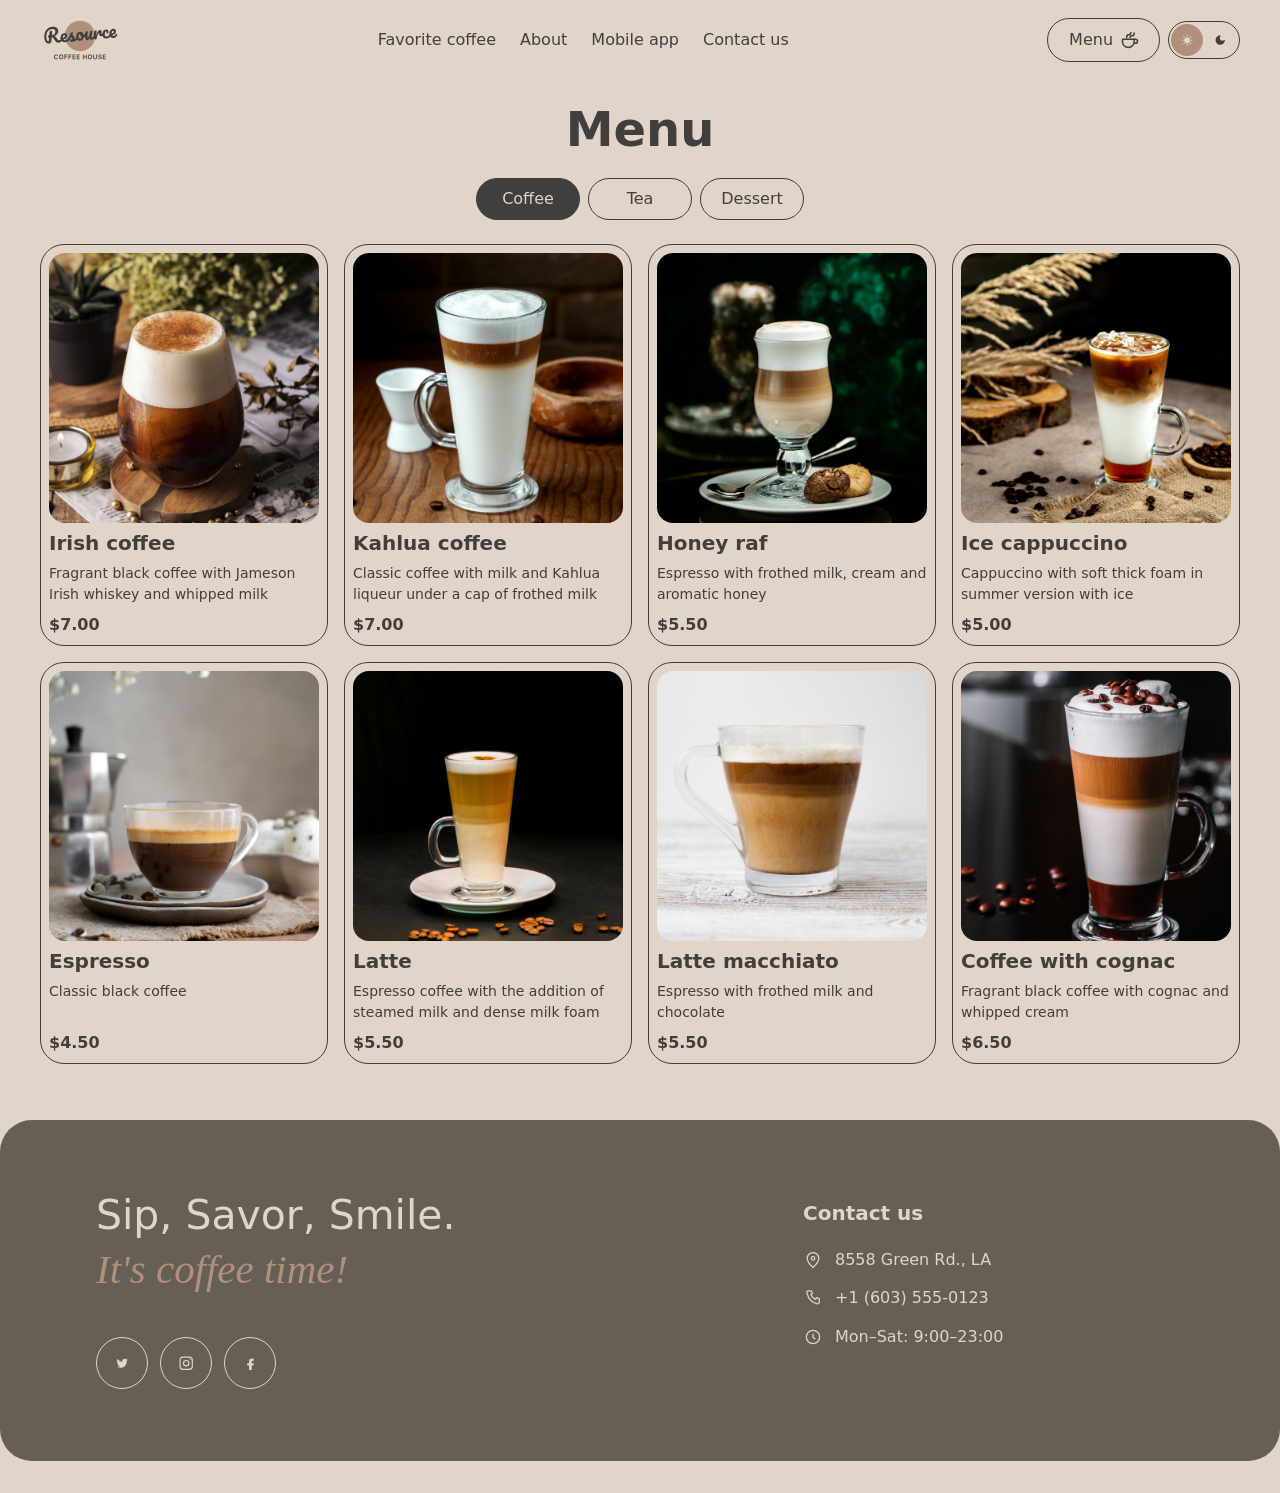
==== menu.html @ 86da1de8 "feat: add burger menu panel for widths up to 768px Co-authored-by: Cursor <cursoragent@cursor.com>" ====
<!DOCTYPE html>
<html lang="en">
  <head>
    <meta charset="UTF-8" />
    <meta name="viewport" content="width=device-width, initial-scale=1.0" />
    <title>Coffee House — Menu</title>
    <link rel="icon" href="assets/icons/logo.svg" type="image/svg+xml" />
    <link rel="stylesheet" href="css/base.css" />
    <link rel="stylesheet" href="css/layout.css" />
    <link rel="stylesheet" href="css/components.css" />
    <link rel="stylesheet" href="css/themes.css" />
  </head>
  <body>
    <header class="header">
      <div class="header__inner container">
        <a class="header__logo" href="index.html">
          <img
            class="header__logo-img"
            src="assets/icons/logo.svg"
            alt="Resource Coffee House"
            width="100"
            height="60"
          />
        </a>
        <nav class="header__nav" aria-label="Main">
          <ul class="header__list">
            <li class="header__item">
              <a class="header__link" href="index.html#favorite-coffee">Favorite coffee</a>
            </li>
            <li class="header__item">
              <a class="header__link" href="index.html#about">About</a>
            </li>
            <li class="header__item">
              <a class="header__link" href="index.html#extra">Mobile app</a>
            </li>
            <li class="header__item">
              <a class="header__link" href="index.html#contact">Contact us</a>
            </li>
          </ul>
        </nav>
        <div class="header__actions">
          <a class="header__menu" href="menu.html" aria-current="page">
            Menu
            <span class="header__menu-icon" aria-hidden="true"></span>
          </a>
          <button class="header__theme" type="button" aria-label="Theme">
            <span class="header__theme-opt header__theme-opt--light">
              <svg class="header__theme-glyph" viewBox="0 0 36 36" aria-hidden="true">
                <path
                  d="M17 10V8C17 7.45 17.45 7 18 7C18.55 7 19 7.45 19 8V10C19 10.55 18.55 11 18 11C17.45 11 17 10.55 17 10ZM24.36 13.05L25.77 11.63C26.16 11.24 26.16 10.61 25.77 10.22C25.38 9.83 24.75 9.83 24.36 10.22L22.95 11.64C22.56 12.03 22.56 12.66 22.95 13.05C23.34 13.44 23.97 13.44 24.36 13.05ZM28 17H26C25.45 17 25 17.45 25 18C25 18.55 25.45 19 26 19H28C28.55 19 29 18.55 29 18C29 17.45 28.55 17 28 17ZM18 25C17.45 25 17 25.45 17 26V28C17 28.55 17.45 29 18 29C18.55 29 19 28.55 19 28V26C19 25.45 18.55 25 18 25ZM11.64 13.05L10.22 11.64C9.83 11.25 9.83 10.61 10.22 10.23C10.61 9.85 11.25 9.84 11.63 10.23L13.04 11.64C13.43 12.03 13.43 12.67 13.04 13.05C12.65 13.43 12.02 13.44 11.64 13.05ZM22.95 22.95C22.56 23.34 22.56 23.98 22.95 24.36L24.36 25.77C24.75 26.16 25.39 26.16 25.77 25.77C26.16 25.38 26.16 24.74 25.77 24.36L24.36 22.95C23.98 22.56 23.34 22.56 22.95 22.95ZM8 19H10C10.55 19 11 18.55 11 18C11 17.45 10.55 17 10 17H8C7.45 17 7 17.45 7 18C7 18.55 7.45 19 8 19ZM11.64 25.78L13.05 24.37C13.44 23.98 13.44 23.34 13.05 22.96C12.66 22.58 12.02 22.57 11.64 22.96L10.23 24.37C9.84 24.76 9.84 25.4 10.23 25.78C10.61 26.17 11.25 26.17 11.64 25.78ZM18 12C14.69 12 12 14.69 12 18C12 21.31 14.69 24 18 24C21.31 24 24 21.31 24 18C24 14.69 21.31 12 18 12Z"
                />
              </svg>
            </span>
            <span class="header__theme-opt header__theme-opt--dark">
              <svg class="header__theme-glyph" viewBox="0 0 36 36" aria-hidden="true">
                <path
                  d="M18 9C13.03 9 9 13.03 9 18C9 22.97 13.03 27 18 27C22.97 27 27 22.97 27 18C27 17.54 26.96 17.08 26.9 16.64C25.92 18.01 24.32 18.9 22.5 18.9C19.52 18.9 17.1 16.48 17.1 13.5C17.1 11.69 17.99 10.08 19.36 9.1C18.92 9.04 18.46 9 18 9Z"
                />
              </svg>
            </span>
          </button>
          <button
            class="header__burger"
            type="button"
            aria-label="Open menu"
            aria-expanded="false"
            aria-controls="burger-panel"
          >
            <span class="header__burger-bar" aria-hidden="true"></span>
            <span class="header__burger-bar" aria-hidden="true"></span>
            <span class="header__burger-bar" aria-hidden="true"></span>
          </button>
        </div>
      </div>
    </header>
    <nav class="burger" id="burger-panel" aria-label="Mobile" hidden>
      <ul class="burger__list">
        <li class="burger__item">
          <a class="burger__link" href="index.html#favorite-coffee">Favorite coffee</a>
        </li>
        <li class="burger__item">
          <a class="burger__link" href="index.html#about">About</a>
        </li>
        <li class="burger__item">
          <a class="burger__link" href="index.html#extra">Mobile app</a>
        </li>
        <li class="burger__item">
          <a class="burger__link" href="index.html#contact">Contact us</a>
        </li>
        <li class="burger__item">
          <a class="burger__link burger__link--menu" href="menu.html" aria-current="page">
            Menu
            <span class="burger__menu-icon" aria-hidden="true"></span>
          </a>
        </li>
      </ul>
    </nav>
    <main class="main">
      <section class="catalog" id="catalog" aria-labelledby="catalog-title">
        <div class="catalog__inner container">
          <h1 class="catalog__title" id="catalog-title">Menu</h1>
          <div
            class="catalog__tabs"
            role="group"
            aria-label="Menu categories"
          >
            <button
              class="catalog__tab catalog__tab--active"
              type="button"
              data-category="coffee"
              aria-pressed="true"
            >
              Coffee
            </button>
            <button
              class="catalog__tab"
              type="button"
              data-category="tea"
              aria-pressed="false"
              aria-disabled="true"
            >
              Tea
            </button>
            <button
              class="catalog__tab"
              type="button"
              data-category="dessert"
              aria-pressed="false"
              aria-disabled="true"
            >
              Dessert
            </button>
          </div>
          <ul class="catalog__list"></ul>
          <button
            class="catalog__more"
            type="button"
            aria-label="Show more"
            aria-disabled="true"
          >
            Show more
          </button>
        </div>
      </section>
    </main>
    <footer class="footer" id="contact">
      <div class="footer__panel container">
        <div class="footer__brand">
          <p class="footer__slogan">
            <span class="footer__line">Sip, Savor, Smile.</span>
            <em class="footer__accent">It's coffee time!</em>
          </p>
          <ul class="footer__social">
            <li>
              <a
                class="footer__social-link"
                href="https://twitter.com"
                target="_blank"
                rel="noopener noreferrer"
                aria-label="Twitter"
              >
                <svg viewBox="0 0 24 24" aria-hidden="true">
                  <path
                    d="M19.5 7.2c-.6.3-1.2.4-1.9.5.7-.4 1.2-1 1.4-1.8-.6.4-1.3.7-2.1.8A3.2 3.2 0 0 0 12 9.3c0 .3 0 .5.1.7-2.7-.1-5-1.4-6.6-3.4-.3.5-.4 1-.4 1.6 0 1.1.6 2.1 1.5 2.7-.5 0-1-.2-1.5-.4 0 1.6 1.1 2.9 2.6 3.2-.3.1-.6.1-.9.1-.2 0-.4 0-.6-.1.4 1.3 1.6 2.2 3.1 2.3A6.5 6.5 0 0 1 5 16.6 9.1 9.1 0 0 0 10 18c5 0 7.7-4.1 7.7-7.7v-.4c.5-.4 1-.9 1.3-1.5-.5.2-1 .4-1.5.4z"
                  />
                </svg>
              </a>
            </li>
            <li>
              <a
                class="footer__social-link"
                href="https://instagram.com"
                target="_blank"
                rel="noopener noreferrer"
                aria-label="Instagram"
              >
                <svg viewBox="0 0 24 24" aria-hidden="true">
                  <rect x="4" y="4" width="16" height="16" rx="4" />
                  <circle cx="12" cy="12" r="3.5" />
                  <circle cx="17.2" cy="6.8" r="0.8" fill="currentColor" stroke="none" />
                </svg>
              </a>
            </li>
            <li>
              <a
                class="footer__social-link"
                href="https://facebook.com"
                target="_blank"
                rel="noopener noreferrer"
                aria-label="Facebook"
              >
                <svg viewBox="0 0 24 24" aria-hidden="true">
                  <path
                    d="M14 9h2.5V6H14c-2.2 0-3.5 1.4-3.5 3.6V12H8v3h2.5v6H14v-6h2.2l.5-3H14V9.6c0-.4.2-.6.6-.6z"
                  />
                </svg>
              </a>
            </li>
          </ul>
        </div>
        <div class="footer__contact">
          <p class="footer__title">Contact us</p>
          <address class="footer__contacts">
            <a
              class="footer__row"
              href="https://www.google.com/maps/search/?api=1&query=8558+Green+Rd.%2C+LA"
              target="_blank"
              rel="noopener noreferrer"
            >
              <svg class="footer__icon" viewBox="0 0 24 24" aria-hidden="true">
                <path d="M12 21s7-6.2 7-11a7 7 0 1 0-14 0c0 4.8 7 11 7 11z" />
                <circle cx="12" cy="10" r="2.2" />
              </svg>
              <span>8558 Green Rd., LA</span>
            </a>
            <a class="footer__row" href="tel:+16035550123">
              <svg class="footer__icon" viewBox="0 0 24 24" aria-hidden="true">
                <path
                  d="M7 3.5h3.2l1.2 3.2-2 1.2a12 12 0 0 0 5.7 5.7l1.2-2 3.2 1.2V17a2 2 0 0 1-2.2 2A16.5 16.5 0 0 1 5 6.7 2 2 0 0 1 7 3.5z"
                />
              </svg>
              <span>+1 (603) 555-0123</span>
            </a>
            <span class="footer__row">
              <svg class="footer__icon" viewBox="0 0 24 24" aria-hidden="true">
                <circle cx="12" cy="12" r="8" />
                <path d="M12 8v4.5l3 2" />
              </svg>
              <span>Mon–Sat: 9:00–23:00</span>
            </span>
          </address>
        </div>
      </div>
    </footer>
    <script src="js/theme.js" defer></script>
    <script src="js/burger.js" defer></script>
    <script src="js/catalog.js" defer></script>
  </body>
</html>
---- css/base.css ----
/* Structural tokens and base elements. Brand values: docs/specs/architecture.md */
:root {
  --space-xs: 0.25rem;
  --space-sm: 0.5rem;
  --space-md: 1rem;
  --space-lg: 1.5rem;
  --space-xl: 2rem;

  --font-family-base: system-ui, sans-serif;
  --font-family-accent: "Iowan Old Style", Palatino, "Palatino Linotype", Georgia, serif;
  --font-size-base: 1rem;
  --font-size-sm: 0.875rem;
  --font-size-lg: 1.25rem;
  --font-size-h1: 2rem;
  --line-height-body: 1.5;
  --line-height-heading: 1.2;
  --font-weight-regular: 400;
  --font-weight-bold: 700;

  --container-max-width: 1440px;
  --container-padding-inline: 2.5rem;
}

@media (max-width: 768px) {
  :root {
    --container-padding-inline: 2.5rem;
  }
}

@media (max-width: 380px) {
  :root {
    --container-padding-inline: 1rem;
  }
}

*,
*::before,
*::after {
  box-sizing: border-box;
}

html {
  scroll-behavior: smooth;
  overflow-x: clip;
}

body {
  margin: 0;
  overflow-x: clip;
  font-family: var(--font-family-base);
  font-size: var(--font-size-base);
  font-weight: var(--font-weight-regular);
  line-height: var(--line-height-body);
  color: var(--color-text);
  background-color: var(--color-bg);
}

h1,
h2,
h3,
h4 {
  margin: 0;
  font-weight: var(--font-weight-bold);
  line-height: var(--line-height-heading);
}

h1 {
  font-size: var(--font-size-h1);
}

p {
  margin: 0;
}

a {
  color: var(--color-link);
}

img {
  display: block;
  max-width: 100%;
  height: auto;
}

button,
input,
textarea,
select {
  font: inherit;
  color: inherit;
}

ul,
ol {
  margin: 0;
  padding: 0;
}
---- css/layout.css ----
/* Centered content column. Full-bleed backgrounds stay off .container. */
.container {
  width: 100%;
  max-width: var(--container-max-width);
  margin-inline: auto;
  padding-inline: var(--container-padding-inline);
}

/* Above 1440px the column stays centered; section backgrounds may full-bleed. */
.main {
  width: 100%;
  min-width: 0;
}
---- css/components.css ----
/* header, footer, hero, slider, about, extra, catalog cards. modal — позже. */
.header {
  position: sticky;
  top: 0;
  z-index: 20;
  background-color: var(--color-bg);
  color: var(--color-text);
}

.header__inner {
  display: flex;
  flex-wrap: wrap;
  align-items: center;
  gap: var(--space-md);
  padding-block: var(--space-md);
}

.header__logo {
  flex-shrink: 0;
  line-height: 0;
  text-decoration: none;
}

.header__logo-img {
  height: 3rem;
  width: auto;
}

@media (hover: hover) {
  .header__logo:hover {
    opacity: 0.85;
  }
}

.header__nav {
  flex: 1 1 auto;
}

.header__list {
  display: flex;
  flex-wrap: wrap;
  gap: var(--space-md) var(--space-lg);
  list-style: none;
}

.header__list {
  justify-content: center;
}

.header__link {
  color: var(--color-text);
  text-decoration: none;
  transition: color 0.2s ease;
}

@media (hover: hover) {
  .header__link:hover {
    color: var(--color-link);
  }
}

.header__link:focus-visible,
.header__logo:focus-visible,
.header__theme:focus-visible,
.header__burger:focus-visible {
  outline: 2px solid var(--color-link);
  outline-offset: 2px;
}

.header__actions {
  display: flex;
  flex-shrink: 0;
  align-items: center;
  gap: var(--space-sm);
  margin-left: auto;
}

.header__menu {
  display: inline-flex;
  align-items: center;
  gap: 0.45rem;
  padding: 0.55rem 1.15rem 0.55rem 1.35rem;
  border: 1px solid var(--color-text);
  border-radius: 999px;
  color: var(--color-text);
  text-decoration: none;
  transition: opacity 0.2s ease;
}

.header__menu-icon {
  width: 1.25rem;
  height: 1.25rem;
  background-color: currentColor;
  -webkit-mask: url("../assets/icons/coffee-cup.svg") center / contain no-repeat;
  mask: url("../assets/icons/coffee-cup.svg") center / contain no-repeat;
}

@media (hover: hover) {
  .header__menu:hover {
    opacity: 0.7;
  }
}

.header__theme {
  display: inline-flex;
  align-items: center;
  gap: 0.1rem;
  padding: 0.15rem;
  border: 1px solid var(--color-text);
  border-radius: 999px;
  background: transparent;
  cursor: pointer;
}

.header__theme-opt {
  display: grid;
  place-items: center;
  width: 2rem;
  height: 2rem;
  border-radius: 50%;
  color: var(--color-text);
}

.header__theme-opt--light {
  background-color: var(--color-accent);
  color: var(--color-on-accent);
}

[data-theme='dark'] .header__theme-opt--light {
  background-color: transparent;
  color: var(--color-text);
}

[data-theme='dark'] .header__theme-opt--dark {
  background-color: var(--color-accent);
  color: var(--color-on-accent);
}

.header__theme-glyph {
  width: 1.15rem;
  height: 1.15rem;
  fill: currentColor;
}

.header__burger {
  display: none;
  flex-direction: column;
  justify-content: center;
  align-items: center;
  gap: 0.28rem;
  width: 2.75rem;
  height: 2.75rem;
  padding: 0;
  border: 1px solid var(--color-text);
  border-radius: 50%;
  background: transparent;
  cursor: pointer;
  transition: opacity 0.2s ease;
}

@media (hover: hover) {
  .header__burger:hover {
    opacity: 0.7;
  }
}

.header__burger-bar {
  display: block;
  width: 0.9rem;
  height: 1.5px;
  background-color: var(--color-text);
  transition: transform 0.3s ease;
}

.header__burger-bar:nth-child(3) {
  display: none;
}

.header__burger[aria-expanded='true'] {
  gap: 0;
}

.header__burger[aria-expanded='true'] .header__burger-bar:nth-child(1) {
  transform: translateY(0.19rem) rotate(45deg);
}

.header__burger[aria-expanded='true'] .header__burger-bar:nth-child(2) {
  transform: translateY(-0.19rem) rotate(-45deg);
}

.burger {
  display: none;
}

body.is-burger-open {
  overflow: hidden;
}

@media (max-width: 768px) {
  .burger {
    display: flex;
    position: fixed;
    left: 0;
    right: 0;
    z-index: 15;
    align-items: center;
    justify-content: center;
    margin: 0;
    padding: var(--space-xl) var(--container-padding-inline);
    background-color: var(--color-bg);
    visibility: hidden;
    opacity: 0;
    pointer-events: none;
    transform: translateY(-0.75rem);
    transition:
      opacity 0.35s ease,
      transform 0.35s ease,
      visibility 0.35s;
  }

  .burger[hidden] {
    display: flex;
  }

  .burger.burger--open {
    visibility: visible;
    opacity: 1;
    pointer-events: auto;
    transform: none;
  }

  .burger__list {
    display: flex;
    flex-direction: column;
    align-items: center;
    gap: 2.5rem;
    list-style: none;
    text-align: center;
  }

  .burger__link {
    display: inline-flex;
    align-items: center;
    gap: 0.5rem;
    color: var(--color-text);
    font-size: 1.5rem;
    font-weight: var(--font-weight-bold);
    line-height: 1.5;
    text-decoration: none;
    transition: opacity 0.2s ease;
  }

  @media (hover: hover) {
    .burger__link:hover {
      opacity: 0.7;
    }
  }

  .burger__link:focus-visible {
    outline: 2px solid var(--color-link);
    outline-offset: 2px;
  }

  .burger__menu-icon {
    width: 1.25rem;
    height: 1.25rem;
    background-color: currentColor;
    -webkit-mask: url("../assets/icons/coffee-cup.svg") center / contain no-repeat;
    mask: url("../assets/icons/coffee-cup.svg") center / contain no-repeat;
  }
}

.footer {
  padding: var(--space-xl) 0 var(--space-xl);
  background-color: var(--color-bg);
  color: var(--color-on-footer);
}

.footer__panel {
  display: grid;
  grid-template-columns: minmax(0, 1.35fr) minmax(16rem, 0.8fr);
  align-items: start;
  gap: 3rem 4rem;
  padding: 4.5rem 6rem;
  border-radius: 2rem;
  background-color: var(--color-footer);
}

.footer__slogan {
  margin: 0;
  font-size: clamp(2rem, 3.2vw, 3rem);
  font-weight: 500;
  line-height: 1.15;
  color: var(--color-on-footer);
}

.footer__line {
  display: block;
}

.footer__slogan .footer__accent {
  display: block;
  margin-top: 0.15em;
  color: #b0907a;
  font-size: 1em;
}

.footer__accent,
.slider__accent,
.about__accent,
.extra__accent,
.hero__accent {
  font-family: var(--font-family-accent);
  font-style: italic;
  font-weight: 500;
}

.footer__social {
  display: flex;
  gap: 0.75rem;
  margin-top: 2.75rem;
  list-style: none;
}

.footer__social-link {
  display: inline-flex;
  align-items: center;
  justify-content: center;
  width: 3.25rem;
  height: 3.25rem;
  border: 1px solid currentColor;
  border-radius: 50%;
  color: var(--color-on-footer);
  transition: opacity 0.2s ease;
}

.footer__social-link svg {
  width: 1.15rem;
  height: 1.15rem;
  fill: none;
  stroke: currentColor;
  stroke-width: 1.5;
  stroke-linejoin: round;
}

.footer__social-link svg path {
  fill: currentColor;
  stroke: none;
}

.footer__row {
  color: var(--color-on-footer);
  text-decoration: none;
}

.footer__contact {
  padding-top: 0.35rem;
}

.footer__contacts {
  display: flex;
  flex-direction: column;
  align-items: flex-start;
  gap: 0.9rem;
  font-style: normal;
  font-size: 1rem;
}

.footer__title {
  margin: 0 0 1.25rem;
  font-size: 1.25rem;
  font-weight: 600;
}

.footer__row {
  display: flex;
  align-items: center;
  gap: 0.75rem;
}

.footer__icon {
  flex-shrink: 0;
  width: 1.25rem;
  height: 1.25rem;
  fill: none;
  stroke: currentColor;
  stroke-width: 1.5;
  stroke-linejoin: round;
}

@media (hover: hover) {
  .footer__social-link:hover,
  .footer__row:hover {
    opacity: 0.75;
  }
}

@media (max-width: 768px) {
  .header__nav,
  .header__menu {
    display: none;
  }

  .header__burger {
    display: inline-flex;
  }

  .footer__panel {
    grid-template-columns: 1fr;
    gap: 2.5rem;
    padding: 2.5rem 1.75rem;
  }

  .footer__contact {
    padding-top: 0;
  }
}

@media (max-width: 380px) {
  .footer__slogan {
    font-size: 1.75rem;
  }
}

.hero {
  padding-block: var(--space-lg);
}

.hero__banner {
  position: relative;
  display: flex;
  flex-direction: column;
  align-items: flex-start;
  justify-content: center;
  gap: var(--space-lg);
  min-height: 20rem;
  padding: var(--space-xl);
  overflow: hidden;
  border-radius: var(--space-xl);
  background-color: var(--color-text);
  /* Fixed white: readable on the dark latte photo in light and dark page themes */
  color: #fff;
}

.hero__photo {
  position: absolute;
  inset: 0;
  width: 100%;
  height: 100%;
  object-fit: cover;
  object-position: 70% center;
}

.hero__title,
.hero__text,
.hero__cta {
  position: relative;
  z-index: 1;
}

.hero__title {
  max-width: 33rem;
  font-size: clamp(2rem, 5vw, 4.5rem);
  font-weight: 600;
  line-height: 1.05;
}

.hero__accent {
  font-style: italic;
  font-weight: 600;
}

.hero__text {
  max-width: 33rem;
}

.hero__cta {
  display: inline-flex;
  align-items: center;
  justify-content: center;
  min-width: 8rem;
  padding: var(--space-md) var(--space-xl);
  border: 1px solid transparent;
  border-radius: 999px;
  background-color: var(--color-bg);
  color: var(--color-text);
  font-weight: var(--font-weight-bold);
  text-decoration: none;
  transition: opacity 0.2s ease;
}

@media (hover: hover) {
  .hero__cta:hover {
    opacity: 0.85;
  }
}

.hero__cta:focus-visible {
  outline: 2px solid var(--color-link);
  outline-offset: 2px;
}

@media (min-width: 769px) {
  .hero__banner {
    justify-content: center;
    min-height: 40rem;
    padding: 6.25rem 6.25rem;
  }
}

@media (max-width: 768px) {
  .hero {
    padding-block: var(--space-md);
  }

  .hero__banner {
    min-height: 33.75rem;
    padding: 6.25rem 2.5rem;
    border-radius: var(--space-xl);
  }
}

@media (max-width: 380px) {
  .hero__banner {
    min-height: 33.75rem;
    padding: 3.75rem 1rem;
  }
}

.slider {
  padding-block: var(--space-xl);
}

.slider__title {
  margin-bottom: var(--space-xl);
  font-size: clamp(1.75rem, 4vw, 2.75rem);
  font-weight: 600;
  line-height: 1.15;
  text-align: center;
}

.slider__layout {
  display: grid;
  grid-template-columns: auto minmax(0, 1fr) auto;
  align-items: center;
  column-gap: var(--space-md);
}

.slider__stage {
  text-align: center;
}

.slider__list {
  display: flex;
  justify-content: center;
  list-style: none;
}

.slider__item:nth-child(n + 2) {
  display: none;
}

.slider__photo {
  width: min(18rem, 100%);
  height: auto;
  margin-inline: auto;
}

.slider__caption {
  max-width: 22rem;
  margin: 1.5rem auto 0;
}

.slider__name,
.slider__price {
  font-weight: 600;
}

.slider__text {
  margin-top: 0.5rem;
  font-size: var(--font-size-sm);
}

.slider__price {
  margin-top: 0.75rem;
}

.slider__control {
  display: inline-flex;
  flex-shrink: 0;
  align-items: center;
  justify-content: center;
  width: 2.5rem;
  height: 2.5rem;
  padding: 0;
  border: 1px solid var(--color-text);
  border-radius: 50%;
  background: transparent;
  cursor: pointer;
  transition: opacity 0.2s ease;
}

@media (hover: hover) {
  .slider__control:hover {
    opacity: 0.7;
  }
}

.slider__control:focus-visible {
  outline: 2px solid var(--color-link);
  outline-offset: 2px;
}

.slider__chevron {
  display: block;
  width: 0.55rem;
  height: 0.55rem;
  border-right: 2px solid currentColor;
  border-bottom: 2px solid currentColor;
}

.slider__chevron--prev {
  margin-left: 0.2rem;
  transform: rotate(135deg);
}

.slider__chevron--next {
  margin-right: 0.2rem;
  transform: rotate(-45deg);
}

.about,
.extra {
  padding-block: var(--space-xl);
}

.about__title {
  max-width: 52rem;
  margin: 0 auto var(--space-xl);
  font-size: clamp(1.75rem, 3vw, 2.6rem);
  font-weight: 500;
  line-height: 1.25;
  text-align: center;
}

.about__gallery {
  display: grid;
  grid-template-columns: repeat(2, minmax(0, 1fr));
  gap: 2.5rem;
  list-style: none;
}

.about__col {
  display: flex;
  flex-direction: column;
  gap: 2.5rem;
  min-width: 0;
}

.about__photo {
  width: 100%;
  object-fit: cover;
  border-radius: 1.25rem;
}

.about__photo--tall {
  aspect-ratio: 660 / 590;
}

.about__photo--short {
  aspect-ratio: 660 / 430;
}

.extra__inner {
  display: grid;
  grid-template-columns: minmax(0, 1fr) minmax(0, 1fr);
  align-items: center;
  gap: var(--space-xl);
}

.extra__title {
  margin: 0;
  font-size: clamp(2rem, 4vw, 3.25rem);
  font-weight: 600;
  line-height: 1.1;
}

.extra__text {
  max-width: 28rem;
  margin-top: var(--space-md);
}

.extra__stores {
  display: flex;
  flex-wrap: wrap;
  gap: 0.75rem;
  margin-top: 1.5rem;
}

.extra__store {
  display: inline-flex;
  align-items: center;
  padding: 0.6rem 1.1rem;
  border-radius: 999px;
  background-color: #111;
  color: #fff;
  text-decoration: none;
  transition: opacity 0.2s ease;
}

@media (hover: hover) {
  .extra__store:hover {
    opacity: 0.85;
  }
}

.extra__photo {
  width: min(100%, 36rem);
  height: auto;
  margin-inline: auto;
}

@media (max-width: 768px) {
  .about__gallery,
  .extra__inner {
    grid-template-columns: 1fr;
  }

  .about__col {
    display: contents;
  }

  .about__photo--man,
  .about__photo--lights {
    display: none;
  }

  .about__photo--tall,
  .about__photo--short {
    aspect-ratio: 4 / 3;
  }
}

@media (max-width: 380px) {
  .about__photo--woman {
    display: none;
  }
}

.catalog {
  padding-block: var(--space-lg);
}

.catalog__title {
  margin-bottom: var(--space-lg);
  font-size: clamp(1.75rem, 4vw, 3rem);
  font-weight: 600;
  line-height: 1.05;
  text-align: center;
}

.catalog__tabs {
  display: flex;
  flex-wrap: wrap;
  justify-content: center;
  gap: var(--space-sm);
  margin-bottom: var(--space-lg);
}

.catalog__tab {
  display: inline-flex;
  align-items: center;
  justify-content: center;
  min-width: 6.5rem;
  padding: var(--space-sm) var(--space-md);
  border: 1px solid var(--color-text);
  border-radius: 999px;
  background: transparent;
  cursor: pointer;
  transition: opacity 0.2s ease, background-color 0.2s ease, color 0.2s ease;
}

@media (hover: hover) {
  .catalog__tab:hover {
    opacity: 0.7;
  }
}

.catalog__tab:focus-visible,
.catalog__more:focus-visible {
  outline: 2px solid var(--color-link);
  outline-offset: 2px;
}

.catalog__tab--active {
  background-color: var(--color-text);
  color: var(--color-bg);
  opacity: 1;
}

.catalog__list {
  display: grid;
  grid-template-columns: repeat(4, minmax(0, 1fr));
  gap: var(--space-md);
  list-style: none;
}

.card {
  display: flex;
  flex-direction: column;
  gap: var(--space-sm);
  height: 100%;
  padding: var(--space-sm);
  border: 1px solid var(--color-text);
  border-radius: var(--space-lg);
  transition: opacity 0.2s ease;
}

@media (hover: hover) {
  .card:hover {
    opacity: 0.85;
  }
}

.card__photo {
  width: 100%;
  height: auto;
  aspect-ratio: 1;
  object-fit: cover;
  border-radius: var(--space-md);
}

.card__title {
  font-size: var(--font-size-lg);
  font-weight: 600;
}

.card__text {
  flex: 1 1 auto;
  font-size: var(--font-size-sm);
}

.card__price {
  font-weight: var(--font-weight-bold);
}

.catalog__more {
  display: none;
  align-items: center;
  justify-content: center;
  min-width: 8rem;
  margin: var(--space-lg) auto 0;
  padding: var(--space-md) var(--space-xl);
  border: 1px solid var(--color-text);
  border-radius: 999px;
  background: transparent;
  cursor: pointer;
  transition: opacity 0.2s ease;
}

@media (hover: hover) {
  .catalog__more:hover {
    opacity: 0.7;
  }
}

@media (max-width: 768px) {
  .catalog__list {
    grid-template-columns: repeat(2, minmax(0, 1fr));
  }

  /* Coffee House: four products drop at ≤768; Show more UI only (Part 2 wires click). */
  .catalog__item:nth-child(n + 5) {
    display: none;
  }

  .catalog__more {
    display: flex;
  }
}
---- css/themes.css ----
/* Sampled from docs/qa/screenshots/[D] Home.png. Dark set has no frame yet. */
:root,
[data-theme='light'] {
  color-scheme: light;
  --color-bg: #e1d4c9;
  --color-text: #403f3d;
  --color-link: #403f3d;
  --color-footer: #665f55;
  --color-on-footer: #e1d4c9;
  --color-accent: #b0907a;
  --color-on-accent: #e1d4c9;
}

[data-theme='dark'] {
  color-scheme: dark;
  --color-bg: #2a2420;
  --color-text: #e1d4c9;
  --color-link: #e1d4c9;
  --color-footer: #1c1816;
  --color-on-footer: #e1d4c9;
  --color-accent: #b0907a;
  --color-on-accent: #e1d4c9;
}
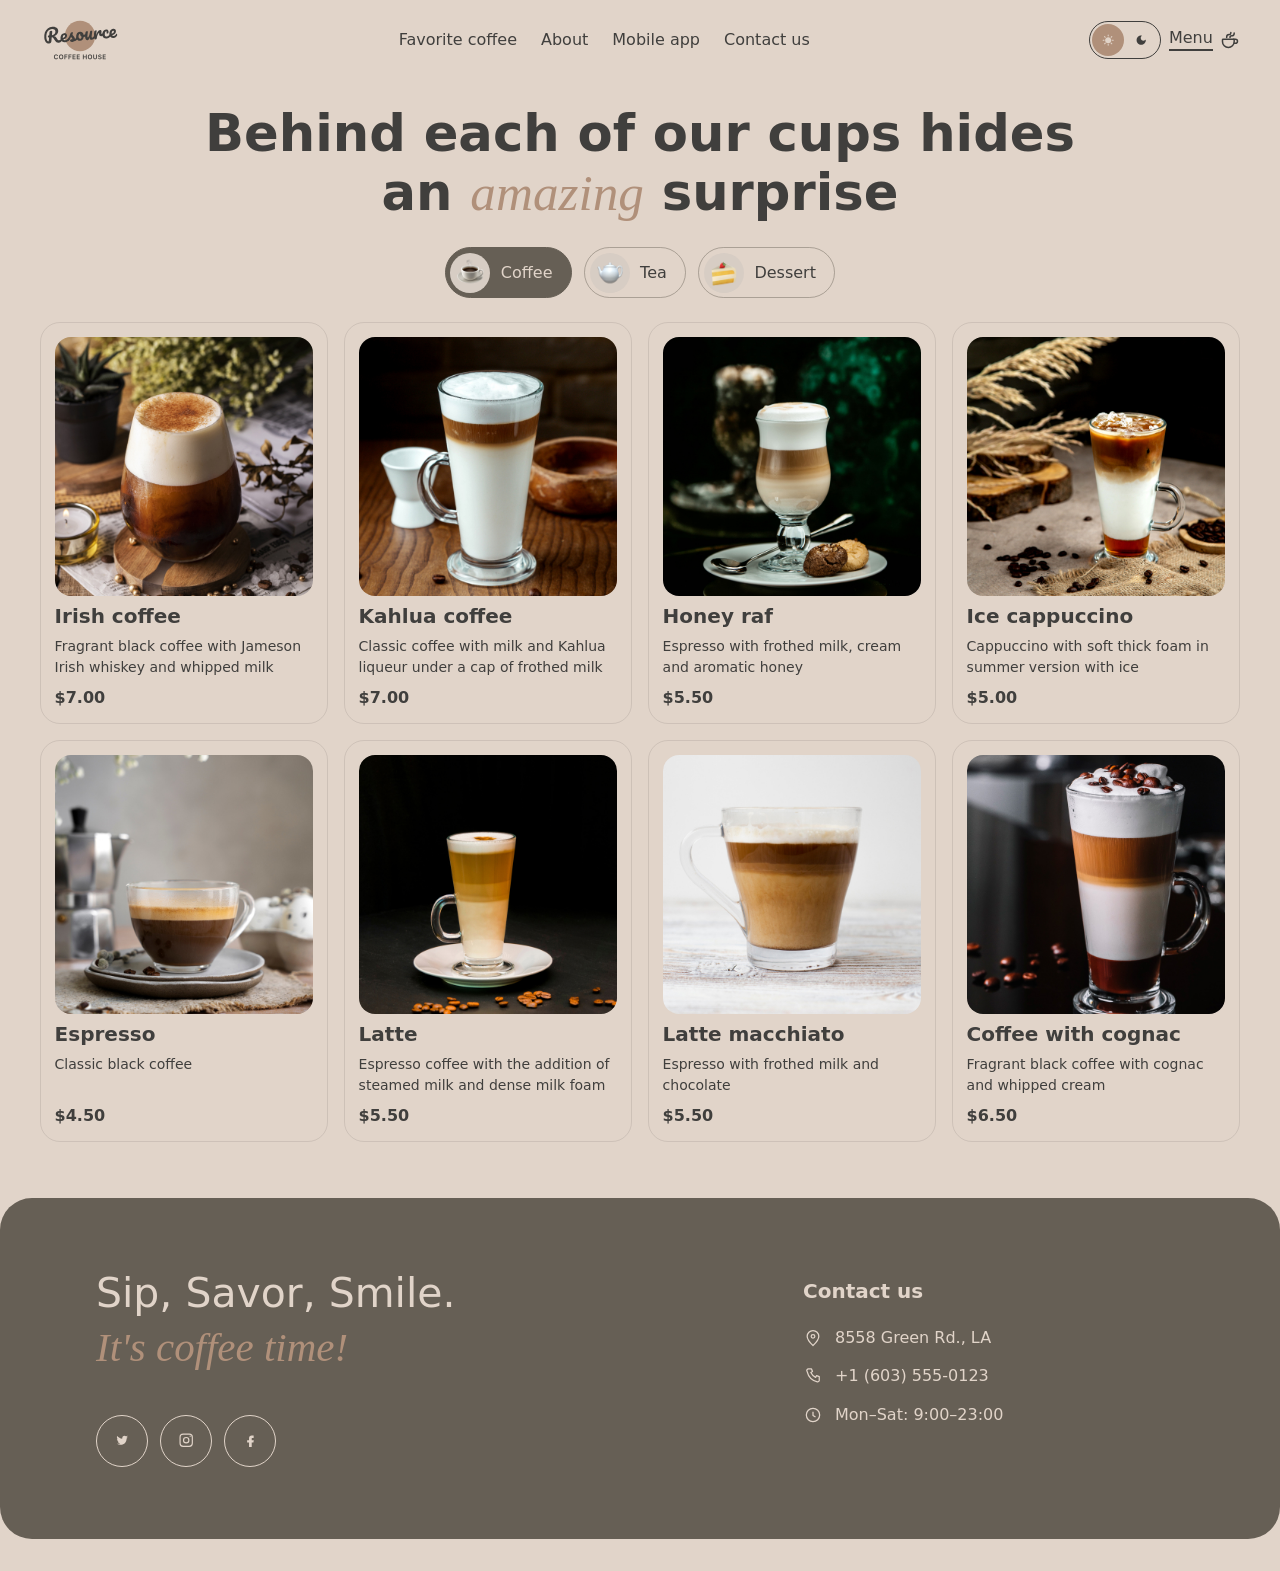
==== commit 953bf1ed: "fix: align the open burger and catalog header with the frames The close icon is a centered cross the" ====
--- a/menu.html
+++ b/menu.html
@@ -39,10 +39,6 @@
           </ul>
         </nav>
         <div class="header__actions">
-          <a class="header__menu" href="menu.html" aria-current="page">
-            Menu
-            <span class="header__menu-icon" aria-hidden="true"></span>
-          </a>
           <button class="header__theme" type="button" aria-label="Theme">
             <span class="header__theme-opt header__theme-opt--light">
               <svg class="header__theme-glyph" viewBox="0 0 36 36" aria-hidden="true">
@@ -59,6 +55,10 @@
               </svg>
             </span>
           </button>
+          <a class="header__menu" href="menu.html" aria-current="page">
+            <span class="header__menu-label">Menu</span>
+            <span class="header__menu-icon" aria-hidden="true"></span>
+          </a>
           <button
             class="header__burger"
             type="button"
@@ -98,7 +98,10 @@
     <main class="main">
       <section class="catalog" id="catalog" aria-labelledby="catalog-title">
         <div class="catalog__inner container">
-          <h1 class="catalog__title" id="catalog-title">Menu</h1>
+          <h1 class="catalog__title" id="catalog-title">
+            Behind each of our cups hides an
+            <em class="catalog__accent">amazing</em> surprise
+          </h1>
           <div
             class="catalog__tabs"
             role="group"
@@ -110,6 +113,9 @@
               data-category="coffee"
               aria-pressed="true"
             >
+              <span class="catalog__tab-icon" aria-hidden="true">
+                <img src="assets/icons/coffe_pic.png" alt="" width="28" height="28" />
+              </span>
               Coffee
             </button>
             <button
@@ -119,6 +125,9 @@
               aria-pressed="false"
               aria-disabled="true"
             >
+              <span class="catalog__tab-icon" aria-hidden="true">
+                <img src="assets/icons/tea_pic.png" alt="" width="28" height="28" />
+              </span>
               Tea
             </button>
             <button
@@ -128,6 +137,9 @@
               aria-pressed="false"
               aria-disabled="true"
             >
+              <span class="catalog__tab-icon" aria-hidden="true">
+                <img src="assets/icons/dessert_pic.png" alt="" width="22" height="28" />
+              </span>
               Dessert
             </button>
           </div>
--- a/css/components.css
+++ b/css/components.css
@@ -79,12 +79,15 @@
   display: inline-flex;
   align-items: center;
   gap: 0.45rem;
-  padding: 0.55rem 1.15rem 0.55rem 1.35rem;
-  border: 1px solid var(--color-text);
-  border-radius: 999px;
   color: var(--color-text);
   text-decoration: none;
   transition: opacity 0.2s ease;
+}
+
+.header__menu-label {
+  border-bottom: 2px solid currentColor;
+  line-height: 1.15;
+  padding-bottom: 0.12rem;
 }
 
 .header__menu-icon {
@@ -143,13 +146,10 @@
 }
 
 .header__burger {
+  position: relative;
   display: none;
-  flex-direction: column;
-  justify-content: center;
-  align-items: center;
-  gap: 0.28rem;
-  width: 2.75rem;
-  height: 2.75rem;
+  width: calc(2.3rem + 2px);
+  height: calc(2.3rem + 2px);
   padding: 0;
   border: 1px solid var(--color-text);
   border-radius: 50%;
@@ -165,27 +165,35 @@
 }
 
 .header__burger-bar {
+  position: absolute;
+  top: 50%;
+  left: 50%;
   display: block;
-  width: 0.9rem;
+  width: 0.95rem;
   height: 1.5px;
   background-color: var(--color-text);
+  transform: translate(-50%, -50%);
   transition: transform 0.3s ease;
+}
+
+.header__burger-bar:nth-child(1) {
+  transform: translate(-50%, calc(-50% - 0.18rem));
+}
+
+.header__burger-bar:nth-child(2) {
+  transform: translate(-50%, calc(-50% + 0.18rem));
 }
 
 .header__burger-bar:nth-child(3) {
   display: none;
 }
 
-.header__burger[aria-expanded='true'] {
-  gap: 0;
-}
-
 .header__burger[aria-expanded='true'] .header__burger-bar:nth-child(1) {
-  transform: translateY(0.19rem) rotate(45deg);
+  transform: translate(-50%, -50%) rotate(45deg);
 }
 
 .header__burger[aria-expanded='true'] .header__burger-bar:nth-child(2) {
-  transform: translateY(-0.19rem) rotate(-45deg);
+  transform: translate(-50%, -50%) rotate(-45deg);
 }
 
 .burger {
@@ -752,37 +760,61 @@
 }
 
 .catalog__title {
-  margin-bottom: var(--space-lg);
-  font-size: clamp(1.75rem, 4vw, 3rem);
+  max-width: 18em;
+  margin: 0 auto var(--space-lg);
+  font-size: clamp(2rem, 4vw, 3.25rem);
   font-weight: 600;
-  line-height: 1.05;
+  line-height: 1.15;
   text-align: center;
+}
+
+.catalog__accent {
+  font-family: var(--font-family-accent);
+  font-style: italic;
+  font-weight: 500;
+  color: var(--color-accent);
 }
 
 .catalog__tabs {
   display: flex;
   flex-wrap: wrap;
   justify-content: center;
-  gap: var(--space-sm);
+  gap: 0.75rem;
   margin-bottom: var(--space-lg);
 }
 
 .catalog__tab {
   display: inline-flex;
   align-items: center;
-  justify-content: center;
-  min-width: 6.5rem;
-  padding: var(--space-sm) var(--space-md);
-  border: 1px solid var(--color-text);
+  gap: 0.65rem;
+  padding: 0.3rem 1.15rem 0.3rem 0.3rem;
+  border: 1px solid rgba(102, 95, 85, 0.45);
   border-radius: 999px;
   background: transparent;
+  color: var(--color-text);
+  font: inherit;
   cursor: pointer;
-  transition: opacity 0.2s ease, background-color 0.2s ease, color 0.2s ease;
-}
-
-@media (hover: hover) {
-  .catalog__tab:hover {
-    opacity: 0.7;
+  transition: background-color 0.2s ease, color 0.2s ease;
+}
+
+.catalog__tab-icon {
+  display: grid;
+  place-items: center;
+  width: 2.5rem;
+  height: 2.5rem;
+  border-radius: 50%;
+  background-color: #d7cdc4;
+}
+
+.catalog__tab-icon img {
+  width: 1.65rem;
+  height: 1.65rem;
+  object-fit: contain;
+}
+
+@media (hover: hover) {
+  .catalog__tab:not(.catalog__tab--active):hover {
+    border-color: var(--color-footer);
   }
 }
 
@@ -793,9 +825,13 @@
 }
 
 .catalog__tab--active {
-  background-color: var(--color-text);
-  color: var(--color-bg);
-  opacity: 1;
+  border-color: var(--color-footer);
+  background-color: var(--color-footer);
+  color: var(--color-on-footer);
+}
+
+.catalog__tab[aria-disabled='true'] {
+  cursor: default;
 }
 
 .catalog__list {
@@ -810,9 +846,9 @@
   flex-direction: column;
   gap: var(--space-sm);
   height: 100%;
-  padding: var(--space-sm);
-  border: 1px solid var(--color-text);
-  border-radius: var(--space-lg);
+  padding: 0.85rem;
+  border: 1px solid rgba(64, 63, 61, 0.12);
+  border-radius: 1.25rem;
   transition: opacity 0.2s ease;
 }
 
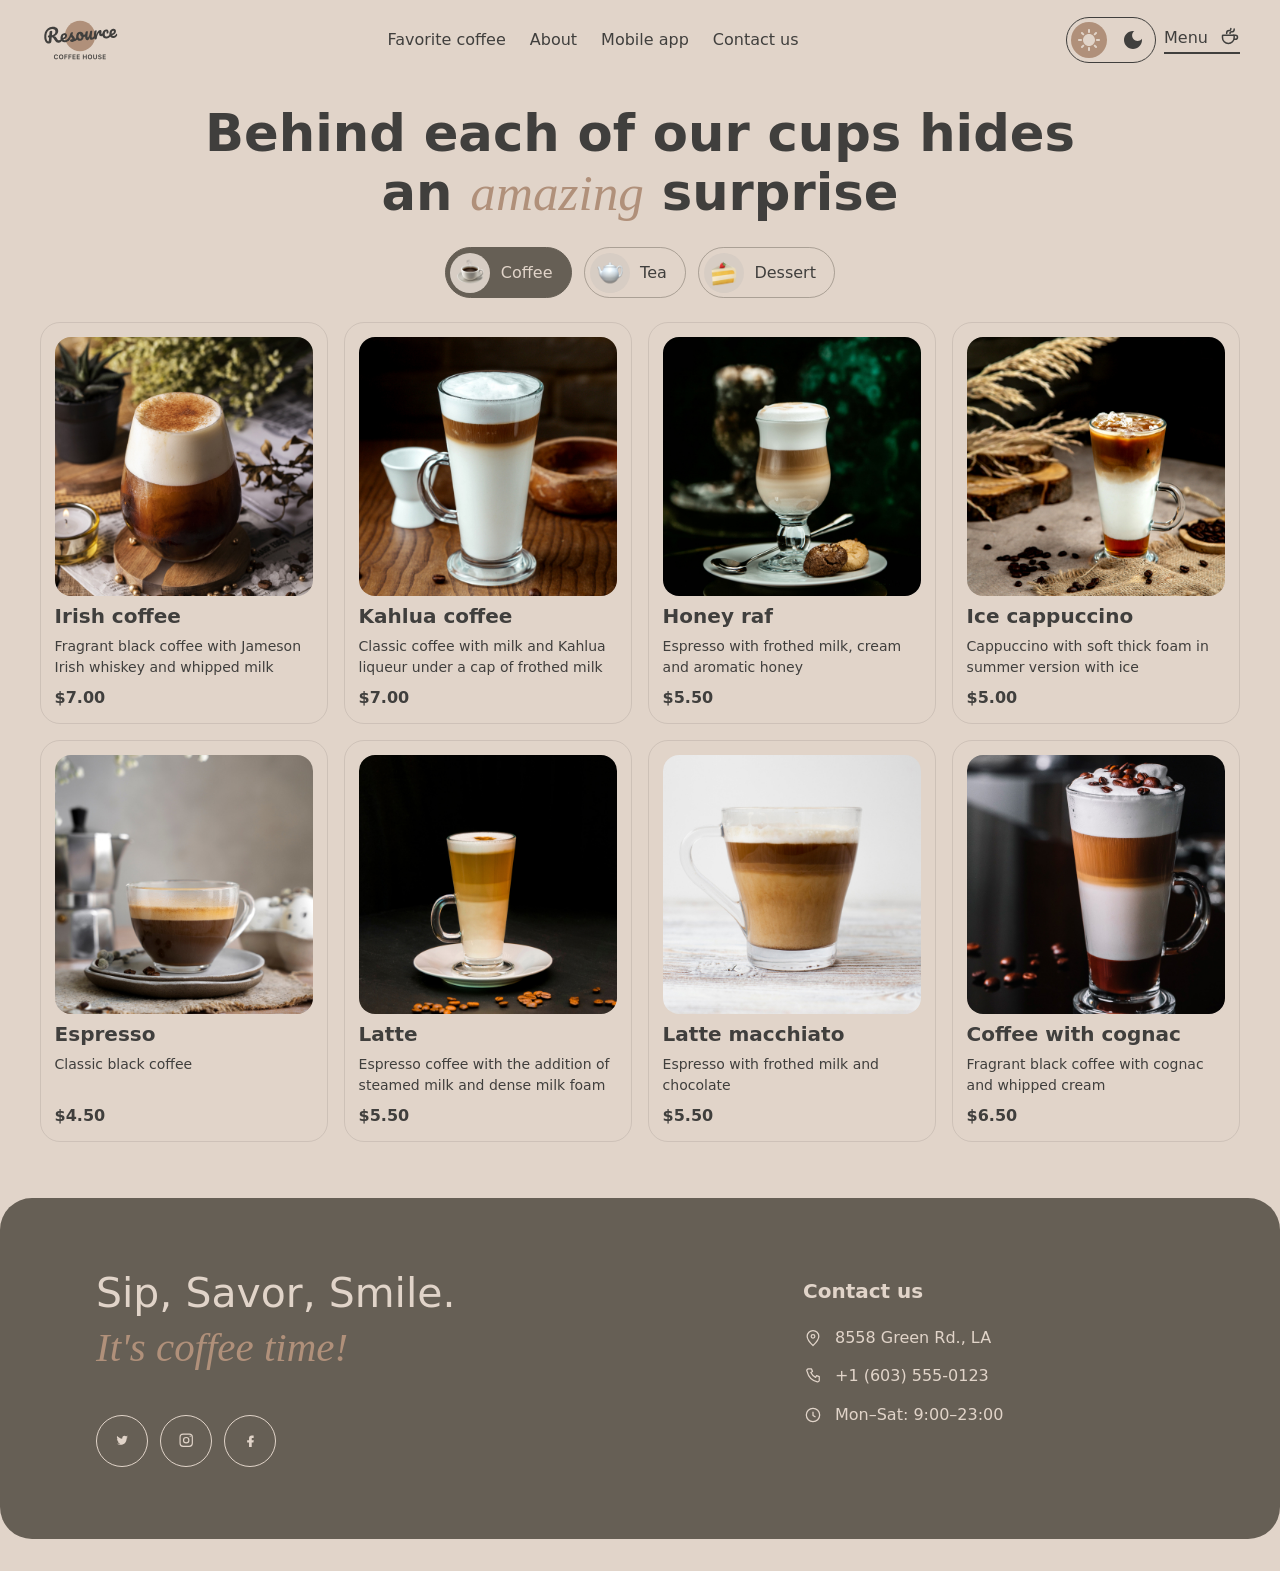
==== commit 79d75078: "feat: switch menu categories without reloading the page Co-authored-by: Cursor <cursoragent@cursor.c" ====
--- a/menu.html
+++ b/menu.html
@@ -123,7 +123,6 @@
               type="button"
               data-category="tea"
               aria-pressed="false"
-              aria-disabled="true"
             >
               <span class="catalog__tab-icon" aria-hidden="true">
                 <img src="assets/icons/tea_pic.png" alt="" width="28" height="28" />
@@ -135,7 +134,6 @@
               type="button"
               data-category="dessert"
               aria-pressed="false"
-              aria-disabled="true"
             >
               <span class="catalog__tab-icon" aria-hidden="true">
                 <img src="assets/icons/dessert_pic.png" alt="" width="22" height="28" />
--- a/css/components.css
+++ b/css/components.css
@@ -77,22 +77,19 @@
 
 .header__menu {
   display: inline-flex;
-  align-items: center;
-  gap: 0.45rem;
+  align-items: flex-end;
+  gap: 12px;
+  padding-bottom: 6px;
+  border-bottom: 2px solid currentColor;
   color: var(--color-text);
+  line-height: 1;
   text-decoration: none;
   transition: opacity 0.2s ease;
 }
 
-.header__menu-label {
-  border-bottom: 2px solid currentColor;
-  line-height: 1.15;
-  padding-bottom: 0.12rem;
-}
-
 .header__menu-icon {
-  width: 1.25rem;
-  height: 1.25rem;
+  width: 20px;
+  height: 20px;
   background-color: currentColor;
   -webkit-mask: url("../assets/icons/coffee-cup.svg") center / contain no-repeat;
   mask: url("../assets/icons/coffee-cup.svg") center / contain no-repeat;
@@ -107,8 +104,8 @@
 .header__theme {
   display: inline-flex;
   align-items: center;
-  gap: 0.1rem;
-  padding: 0.15rem;
+  gap: 8px;
+  padding: 4px;
   border: 1px solid var(--color-text);
   border-radius: 999px;
   background: transparent;
@@ -118,8 +115,8 @@
 .header__theme-opt {
   display: grid;
   place-items: center;
-  width: 2rem;
-  height: 2rem;
+  width: 36px;
+  height: 36px;
   border-radius: 50%;
   color: var(--color-text);
 }
@@ -140,16 +137,16 @@
 }
 
 .header__theme-glyph {
-  width: 1.15rem;
-  height: 1.15rem;
+  width: 36px;
+  height: 36px;
   fill: currentColor;
 }
 
 .header__burger {
   position: relative;
   display: none;
-  width: calc(2.3rem + 2px);
-  height: calc(2.3rem + 2px);
+  width: 46px;
+  height: 46px;
   padding: 0;
   border: 1px solid var(--color-text);
   border-radius: 50%;
@@ -555,17 +552,24 @@
 }
 
 .slider__stage {
+  overflow: hidden;
+  min-width: 0;
   text-align: center;
 }
 
 .slider__list {
   display: flex;
-  justify-content: center;
+  align-items: flex-start;
+  width: 100%;
   list-style: none;
-}
-
-.slider__item:nth-child(n + 2) {
-  display: none;
+  transition: transform 0.45s ease;
+}
+
+.slider__item {
+  box-sizing: border-box;
+  flex: 0 0 100%;
+  min-width: 0;
+  text-align: center;
 }
 
 .slider__photo {
@@ -577,6 +581,12 @@
 .slider__caption {
   max-width: 22rem;
   margin: 1.5rem auto 0;
+}
+
+@media (prefers-reduced-motion: reduce) {
+  .slider__list {
+    transition: none;
+  }
 }
 
 .slider__name,
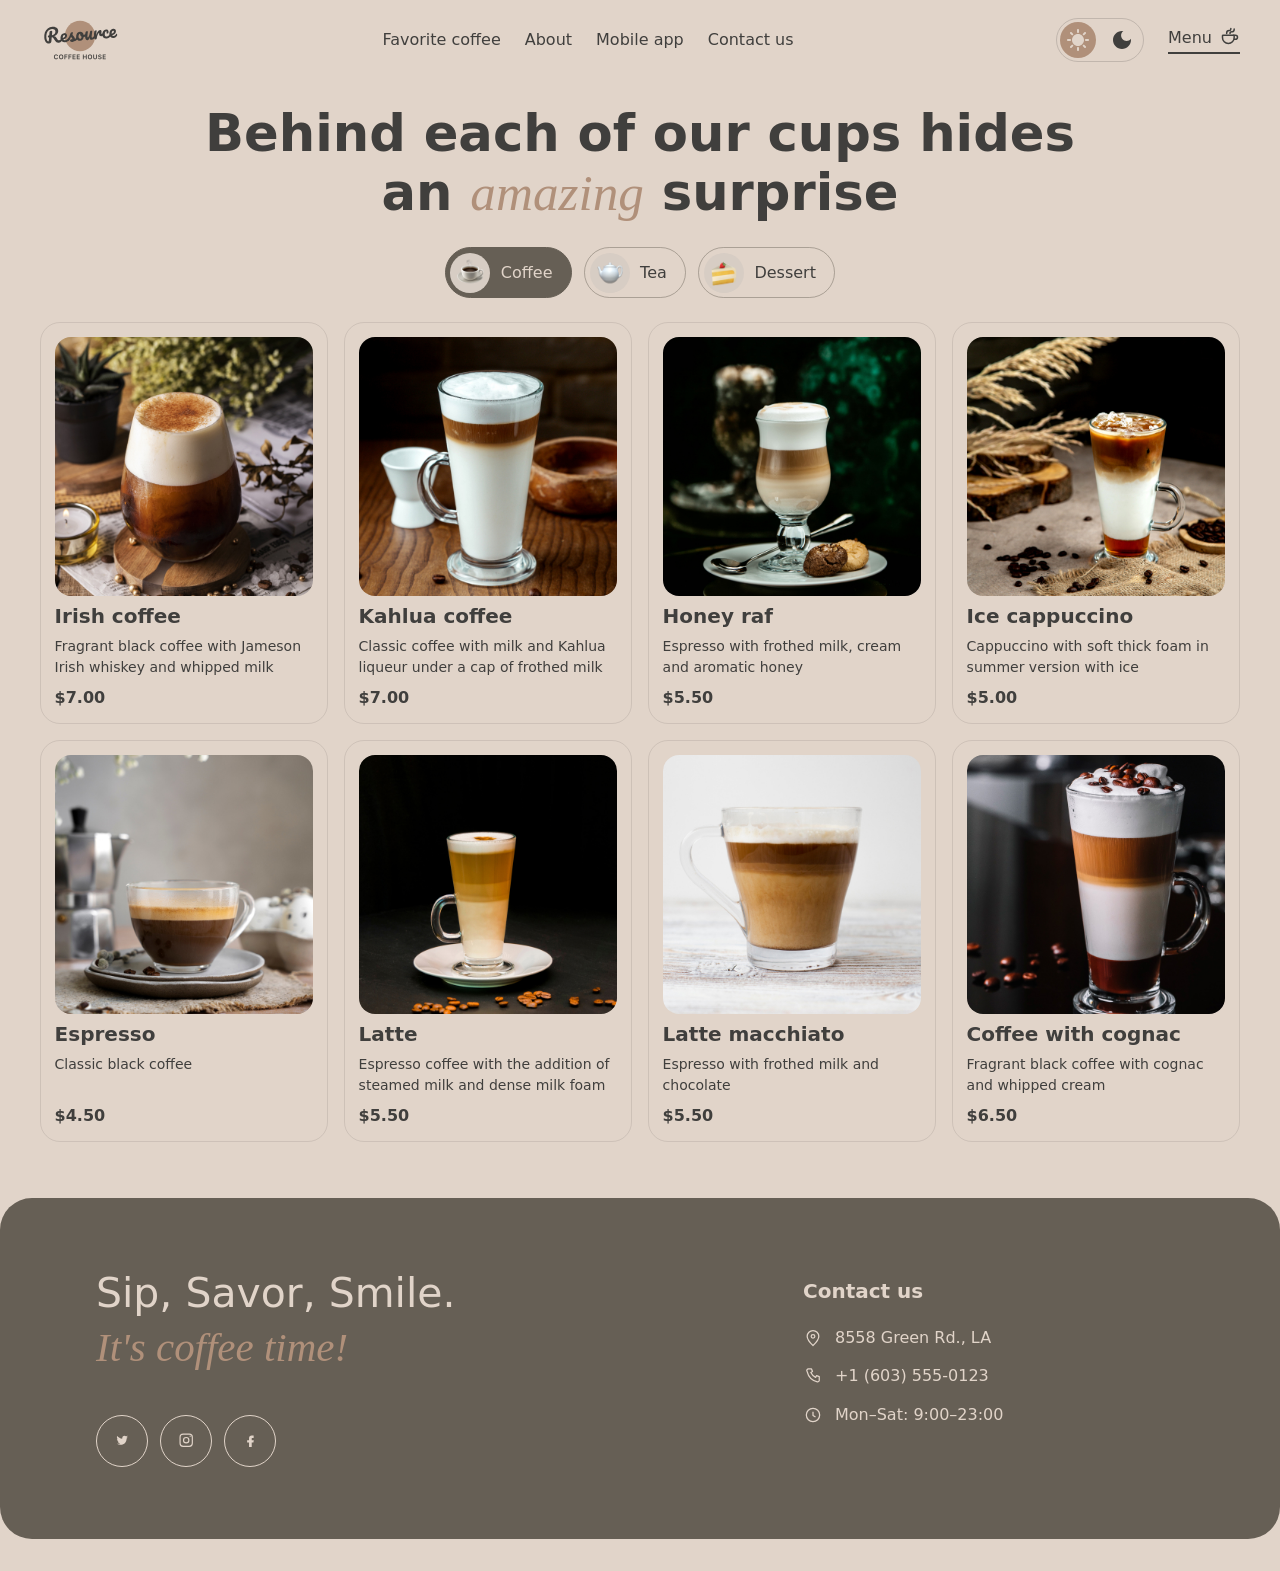
==== commit 0f0c324a: "feat: open product modal with overlay and Esc Card click opens a centered dialog from the same produ" ====
--- a/menu.html
+++ b/menu.html
@@ -146,7 +146,8 @@
             class="catalog__more"
             type="button"
             aria-label="Show more"
-            aria-disabled="true"
+            aria-hidden="true"
+            tabindex="-1"
           >
             Show more
           </button>
@@ -242,8 +243,35 @@
         </div>
       </div>
     </footer>
+    <div
+      class="modal"
+      id="product-modal"
+      hidden
+      aria-hidden="true"
+    >
+      <div
+        class="modal__dialog"
+        role="dialog"
+        aria-modal="true"
+        aria-labelledby="modal-title"
+      >
+        <button class="modal__close" type="button" aria-label="Close">
+          <span class="modal__close-bar" aria-hidden="true"></span>
+          <span class="modal__close-bar" aria-hidden="true"></span>
+        </button>
+        <div class="modal__body">
+          <img class="modal__photo" alt="" width="310" height="310" />
+          <div class="modal__info">
+            <h2 class="modal__title" id="modal-title"></h2>
+            <p class="modal__text"></p>
+            <p class="modal__price"></p>
+          </div>
+        </div>
+      </div>
+    </div>
     <script src="js/theme.js" defer></script>
     <script src="js/burger.js" defer></script>
     <script src="js/catalog.js" defer></script>
+    <script src="js/modal.js" defer></script>
   </body>
 </html>
--- a/css/components.css
+++ b/css/components.css
@@ -1,4 +1,4 @@
-/* header, footer, hero, slider, about, extra, catalog cards. modal — позже. */
+/* header, footer, hero, slider, about, extra, catalog cards, modal. */
 .header {
   position: sticky;
   top: 0;
@@ -75,10 +75,21 @@
   margin-left: auto;
 }
 
+@media (min-width: 769px) {
+  .header__actions {
+    width: 184px;
+    height: 44px;
+    gap: 24px;
+  }
+}
+
 .header__menu {
   display: inline-flex;
+  flex: 0 0 72px;
   align-items: flex-end;
-  gap: 12px;
+  justify-content: space-between;
+  width: 72px;
+  height: 28px;
   padding-bottom: 6px;
   border-bottom: 2px solid currentColor;
   color: var(--color-text);
@@ -103,10 +114,14 @@
 
 .header__theme {
   display: inline-flex;
-  align-items: center;
+  flex: 0 0 88px;
+  align-items: center;
+  justify-content: center;
   gap: 8px;
-  padding: 4px;
-  border: 1px solid var(--color-text);
+  width: 88px;
+  height: 44px;
+  padding: 3px;
+  border: 1px solid var(--color-primary);
   border-radius: 999px;
   background: transparent;
   cursor: pointer;
@@ -859,6 +874,7 @@
   padding: 0.85rem;
   border: 1px solid rgba(64, 63, 61, 0.12);
   border-radius: 1.25rem;
+  cursor: pointer;
   transition: opacity 0.2s ease;
 }
 
@@ -915,12 +931,180 @@
     grid-template-columns: repeat(2, minmax(0, 1fr));
   }
 
-  /* Coffee House: four products drop at ≤768; Show more UI only (Part 2 wires click). */
-  .catalog__item:nth-child(n + 5) {
+  /* Coffee House: four cards until Show more (catalog--expanded from catalog.js) */
+  .catalog:not(.catalog--expanded) .catalog__item:nth-child(n + 5) {
     display: none;
   }
 
-  .catalog__more {
+  .catalog__more--visible {
     display: flex;
   }
 }
+
+body.is-modal-open {
+  overflow: hidden;
+}
+
+.modal {
+  position: fixed;
+  inset: 0;
+  z-index: 40;
+  display: flex;
+  align-items: center;
+  justify-content: center;
+  padding: var(--space-lg) var(--container-padding-inline);
+  background-color: rgba(64, 63, 61, 0.8);
+  visibility: hidden;
+  opacity: 0;
+  pointer-events: none;
+  transition:
+    opacity 0.25s ease,
+    visibility 0.25s;
+}
+
+.modal.modal--open {
+  visibility: visible;
+  opacity: 1;
+  pointer-events: auto;
+}
+
+.modal__dialog {
+  position: relative;
+  display: flex;
+  flex-direction: column;
+  width: min(100%, 50rem);
+  max-height: calc(100dvh - 3rem);
+  overflow: auto;
+  padding: var(--space-lg);
+  border-radius: 2.5rem;
+  background-color: var(--color-bg);
+  color: var(--color-text);
+  box-shadow: 0 1rem 2.5rem rgba(0, 0, 0, 0.18);
+}
+
+.modal__close {
+  position: absolute;
+  top: var(--space-lg);
+  right: var(--space-lg);
+  z-index: 1;
+  width: 2.75rem;
+  height: 2.75rem;
+  padding: 0;
+  border: 1px solid var(--color-text);
+  border-radius: 50%;
+  background: transparent;
+  cursor: pointer;
+}
+
+.modal__close-bar {
+  position: absolute;
+  top: 50%;
+  left: 50%;
+  width: 1.1rem;
+  height: 0.1rem;
+  background-color: var(--color-text);
+  border-radius: 999px;
+}
+
+.modal__close-bar:nth-child(1) {
+  transform: translate(-50%, -50%) rotate(45deg);
+}
+
+.modal__close-bar:nth-child(2) {
+  transform: translate(-50%, -50%) rotate(-45deg);
+}
+
+@media (hover: hover) {
+  .modal__close:hover {
+    opacity: 0.7;
+  }
+}
+
+.modal__close:focus-visible {
+  outline: 2px solid var(--color-accent);
+  outline-offset: 2px;
+}
+
+.modal__body {
+  display: flex;
+  flex-direction: row;
+  gap: var(--space-xl);
+  align-items: flex-start;
+  padding-right: 3.5rem;
+}
+
+.modal__photo {
+  flex: 0 0 19.375rem;
+  width: 19.375rem;
+  max-width: 100%;
+  aspect-ratio: 1;
+  object-fit: cover;
+  border-radius: 2.5rem;
+}
+
+.modal__info {
+  display: flex;
+  flex: 1 1 auto;
+  flex-direction: column;
+  gap: var(--space-md);
+  min-width: 0;
+  padding-block: var(--space-sm);
+}
+
+.modal__title {
+  font-size: var(--font-size-lg);
+  font-weight: 600;
+}
+
+.modal__text {
+  font-size: var(--font-size-sm);
+}
+
+.modal__price {
+  margin-top: auto;
+  font-size: var(--font-size-lg);
+  font-weight: var(--font-weight-bold);
+}
+
+@media (max-width: 768px) {
+  .modal {
+    padding: var(--space-md);
+    align-items: flex-end;
+  }
+
+  .modal__dialog {
+    width: 100%;
+    max-height: calc(100dvh - 2rem);
+    border-radius: 2rem;
+    padding: var(--space-md);
+  }
+
+  .modal__body {
+    flex-direction: column;
+    align-items: stretch;
+    gap: var(--space-md);
+    padding-right: 0;
+    padding-top: 3.25rem;
+  }
+
+  .modal__photo {
+    flex-basis: auto;
+    width: min(100%, 19.375rem);
+    margin-inline: auto;
+  }
+
+  .modal__close {
+    top: var(--space-md);
+    right: var(--space-md);
+  }
+}
+
+@media (max-width: 380px) {
+  .modal__dialog {
+    border-radius: 1.5rem;
+  }
+
+  .modal__photo {
+    border-radius: 1.5rem;
+  }
+}
--- a/css/themes.css
+++ b/css/themes.css
@@ -9,6 +9,7 @@
   --color-on-footer: #e1d4c9;
   --color-accent: #b0907a;
   --color-on-accent: #e1d4c9;
+  --color-primary: #c1b6ad;
 }
 
 [data-theme='dark'] {
@@ -20,4 +21,5 @@
   --color-on-footer: #e1d4c9;
   --color-accent: #b0907a;
   --color-on-accent: #e1d4c9;
+  --color-primary: #c1b6ad;
 }
